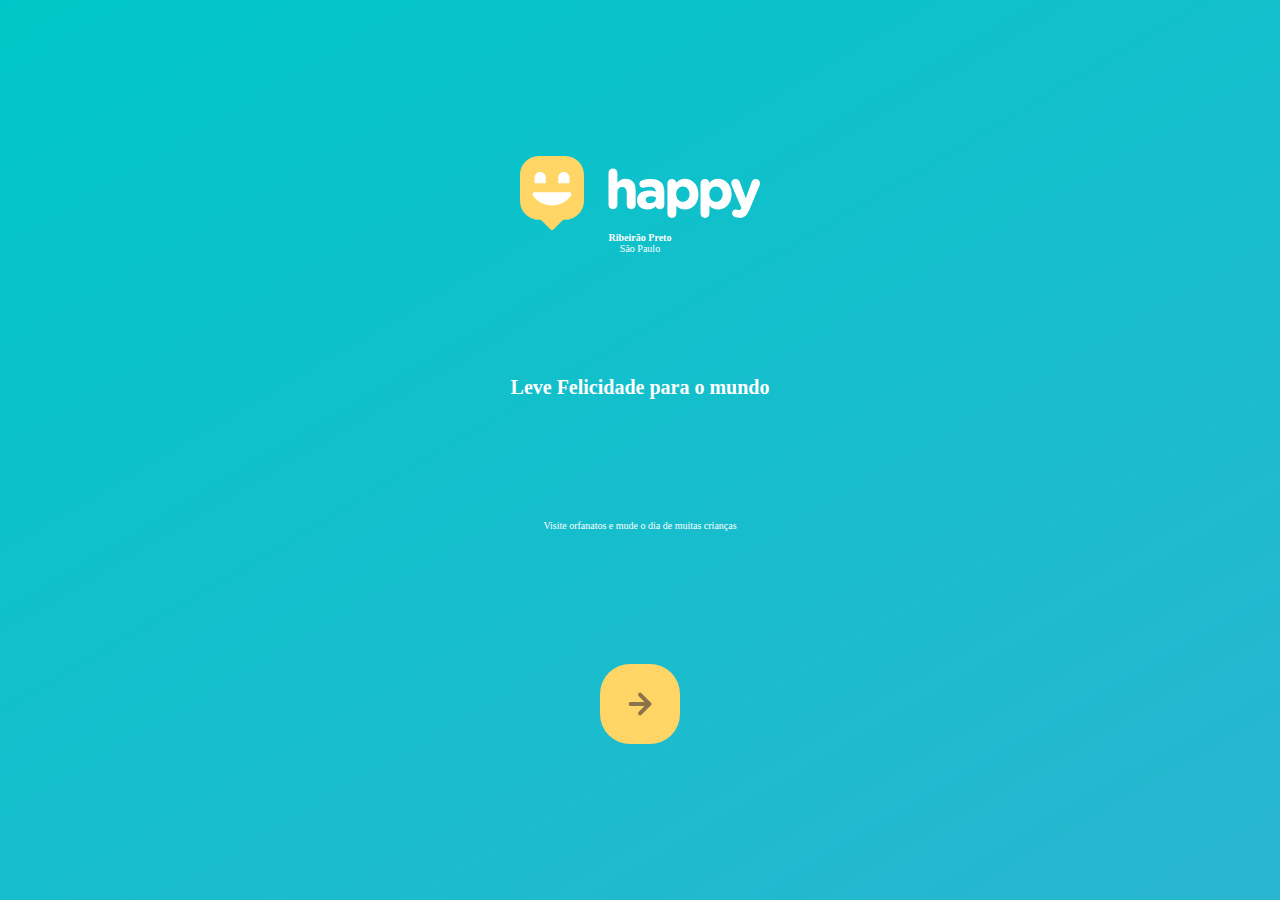
==== index.html @ bce10f85 "pulei uma linha em branco para testar o git" ====
<!DOCTYPE html>
<html lang="pt_BR">
<head>
    <meta charset="UTF-8">
    <meta name="viewport" content="width=device-width, initial-scale=1.0">
    <title>Happy</title>
    <link rel="icon" href="./public/images/logo-icon.png">
    <link rel="stylesheet" href="./public/css/main.css">
    <link rel="stylesheet" href="./public/css/page-landing.css">
    <link rel="stylesheet" href="./public/css/animations.css">
    <link href="https://fonts.googleapis.com/css2?family=Nunito+Sans:wght@400;600;800&display=swap" rel="stylesheet">
</head>
<body>
    
    <div id="page-landing">
        <div id="container">
            <header> 
                <img 
                   class="animate-up"
                   id="logo" 
                   src="./public/images/logo.svg" alt="Logomarca de Happy">
       
                <div class="location animate-up">
                   <strong>Ribeirão Preto</strong> 
                   <p>São Paulo</p>
                </div>
            </header>
           
            <main>
                <h1 class="animate-up">Leve Felicidade para o mundo</h1>
                <section class="visit">
                    <p class="animate-up">Visite orfanatos e mude o dia de muitas crianças</p>
                    
                   <a href="#" title="Visite orfanatos" class="animate-up">
                      <img src="./public/images/arrow.svg" alt="Ir para o Mapa">    
                   </a>
                </section>
            </main>
       
        </div>
    </div>

 </body>
</html>



<!--
    HTML
    HyperText

    Markup

    Language


-->
---- public/css/main.css ----
/* o que é uma regra CSS*/

* {
    margin: 0;
    padding: 0;
}

body {
    height: 100vh;
    color: white;
}

:root {
    font-size: 62.5%; 
}

body, input, button, textarea {

    font-size: 400 18rem/1 
    font: 'Nunito', sans-serif;
}




/* animações */


#logo {
    animation-delay: 50ms;
}    


#location {
    animation-delay: 100ms;
}

main h1 {
    animation-delay: 150ms;
}

.visit p {
    animation-delay: 200ms;
}

.visit a {
    animation-delay: 250ms;
}
---- public/css/page-landing.css ----
#page-landing {
    background: linear-gradient(329.54deg, #29b6d1 0%, #00c7c7 100%) no-repeat;

    text-align: center;     /* alinha o texto */
    min-height: 100vh;

    display:flex;

    align-items: center;
    
}

#container {
    margin: auto;
    padding: auto;
    width: 90%;
}

.location, h1, .visit p {
    height: 16vh;
}

.visit a {
    width:  8rem;
    height: 8rem;
    background: #ffd666;

    border:none;
    border-radius: 3rem;

    display:flex;
    align-items: center;
    justify-content: center;

    margin: 0 auto;

    transition: background .2s;
}

/* hover significa que o mouse esta em cima dele */

.visit a.hover {
    background: #96feff;


}
---- public/css/animations.css ----
@keyframes up {
    from {
        opacity: 0;
        transform: translateY(16px);
    }
    to {
        opacity: 1;
        transform: translateY(0);

    }
}

.animate-up {
    animation-name: up;
    animation-duration: 300ms;
    animation-fill-mode: backwards; /* deixa as ultimas propriedades fiquem no elemento aplicado */

}
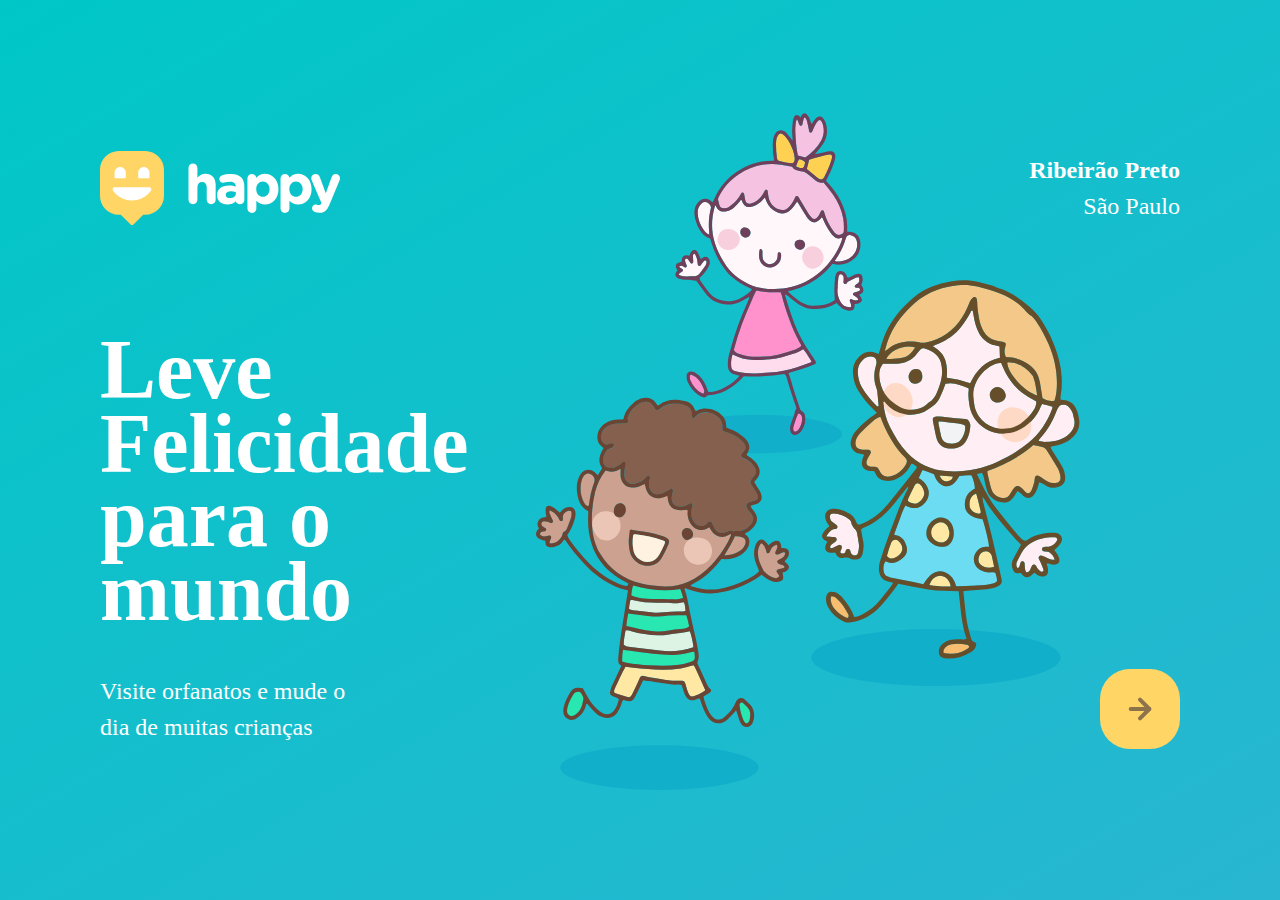
==== commit 9c53da81: "40 minutos da segunda aula" ====
--- a/index.html
+++ b/index.html
@@ -8,10 +8,10 @@
     <link rel="stylesheet" href="./public/css/main.css">
     <link rel="stylesheet" href="./public/css/page-landing.css">
     <link rel="stylesheet" href="./public/css/animations.css">
-    <link href="https://fonts.googleapis.com/css2?family=Nunito+Sans:wght@400;600;800&display=swap" rel="stylesheet">
+    <link href="https://fonts.googleapis.com/css2?family=Nunito:ital,wght@0,400;0,600;1,800&display=swap" rel="stylesheet">
 </head>
 <body>
-    
+
     <div id="page-landing">
         <div id="container">
             <header> 
@@ -37,6 +37,7 @@
                 </section>
             </main>
        
+            
         </div>
     </div>
 
--- a/public/css/main.css
+++ b/public/css/main.css
@@ -3,6 +3,7 @@
 * {
     margin: 0;
     padding: 0;
+    box-sizing: border-box;
 }
 
 body {
@@ -16,33 +17,6 @@
 
 body, input, button, textarea {
 
-    font-size: 400 18rem/1 
+    font-size: 400 18rem/1; 
     font: 'Nunito', sans-serif;
-}
-
-
-
-
-/* animações */
-
-
-#logo {
-    animation-delay: 50ms;
-}    
-
-
-#location {
-    animation-delay: 100ms;
-}
-
-main h1 {
-    animation-delay: 150ms;
-}
-
-.visit p {
-    animation-delay: 200ms;
-}
-
-.visit a {
-    animation-delay: 250ms;
 }--- a/public/css/page-landing.css
+++ b/public/css/page-landing.css
@@ -12,12 +12,35 @@
 
 #container {
     margin: auto;
-    padding: auto;
-    width: 90%;
+  
+    /* 112rem = 1120px*/
+    width: min(90%, 112rem);
 }
 
 .location, h1, .visit p {
     height: 16vh;
+}
+
+
+/* animações */
+
+
+#logo {
+    animation-delay: 50ms;
+}    
+
+.location {
+    animation-delay: 100ms;
+}
+
+main h1 {
+    animation-delay: 150ms;
+    font-size: clamp(4rem, 8vw, 8.4rem);
+    font-weight: bold;
+}
+
+.visit p {
+    animation-delay: 200ms;
 }
 
 .visit a {
@@ -32,15 +55,74 @@
     align-items: center;
     justify-content: center;
 
-    margin: 0 auto;
+    margin: auto;
 
-    transition: background .2s;
+    transition: background 200ms;
+    animation-delay: 250ms;
 }
 
 /* hover significa que o mouse esta em cima dele */
 
 .visit a.hover {
     background: #96feff;
+}
 
+/* destop version */
+@media (min-width: 760px) {
 
+    #container {
+        padding: 5rem 2rem;
+        /* shorthand backgroud? image repeat posticion / size */
+        background: url('../images/bg.svg') no-repeat 80% / clamp(30rem, 54vw, 56rem);
+        
+    }
+    header {
+        display: flex;
+        align-items: center;
+        justify-content: space-between;
+    }
+
+    .location, h1, .visit p {
+        height: initial;
+        text-align: initial;
+    }
+
+    .location {
+        text-align: right;
+        font-size: 2.4rem;
+        line-height: 1.5;
+    }
+
+    /* 
+    Epecificidade "main ha1" maior que "h1"
+                  "#h1" maior que "main ha1"  
+    */
+    main h1 {
+        font-weight: bold;
+        line-height: .88;
+
+        font-size: clamp(4rem, 8vw, 8.4rem);
+        
+        margin: clamp(10%, 9vh, 12%) 0 4rem;
+     
+
+        width: min(300px, 80%);
+    }
+
+    .visit {
+        display: flex;
+        align-items: center;
+        justify-content: space-between;
+    }
+
+    .visit p {
+        font-size: 2.4rem;
+        line-height: 1.5;
+        width: clamp(20rem, 20vw, 30rem);
+
+    }
+
+    .visit a {
+        margin: initial;
+    }
 }